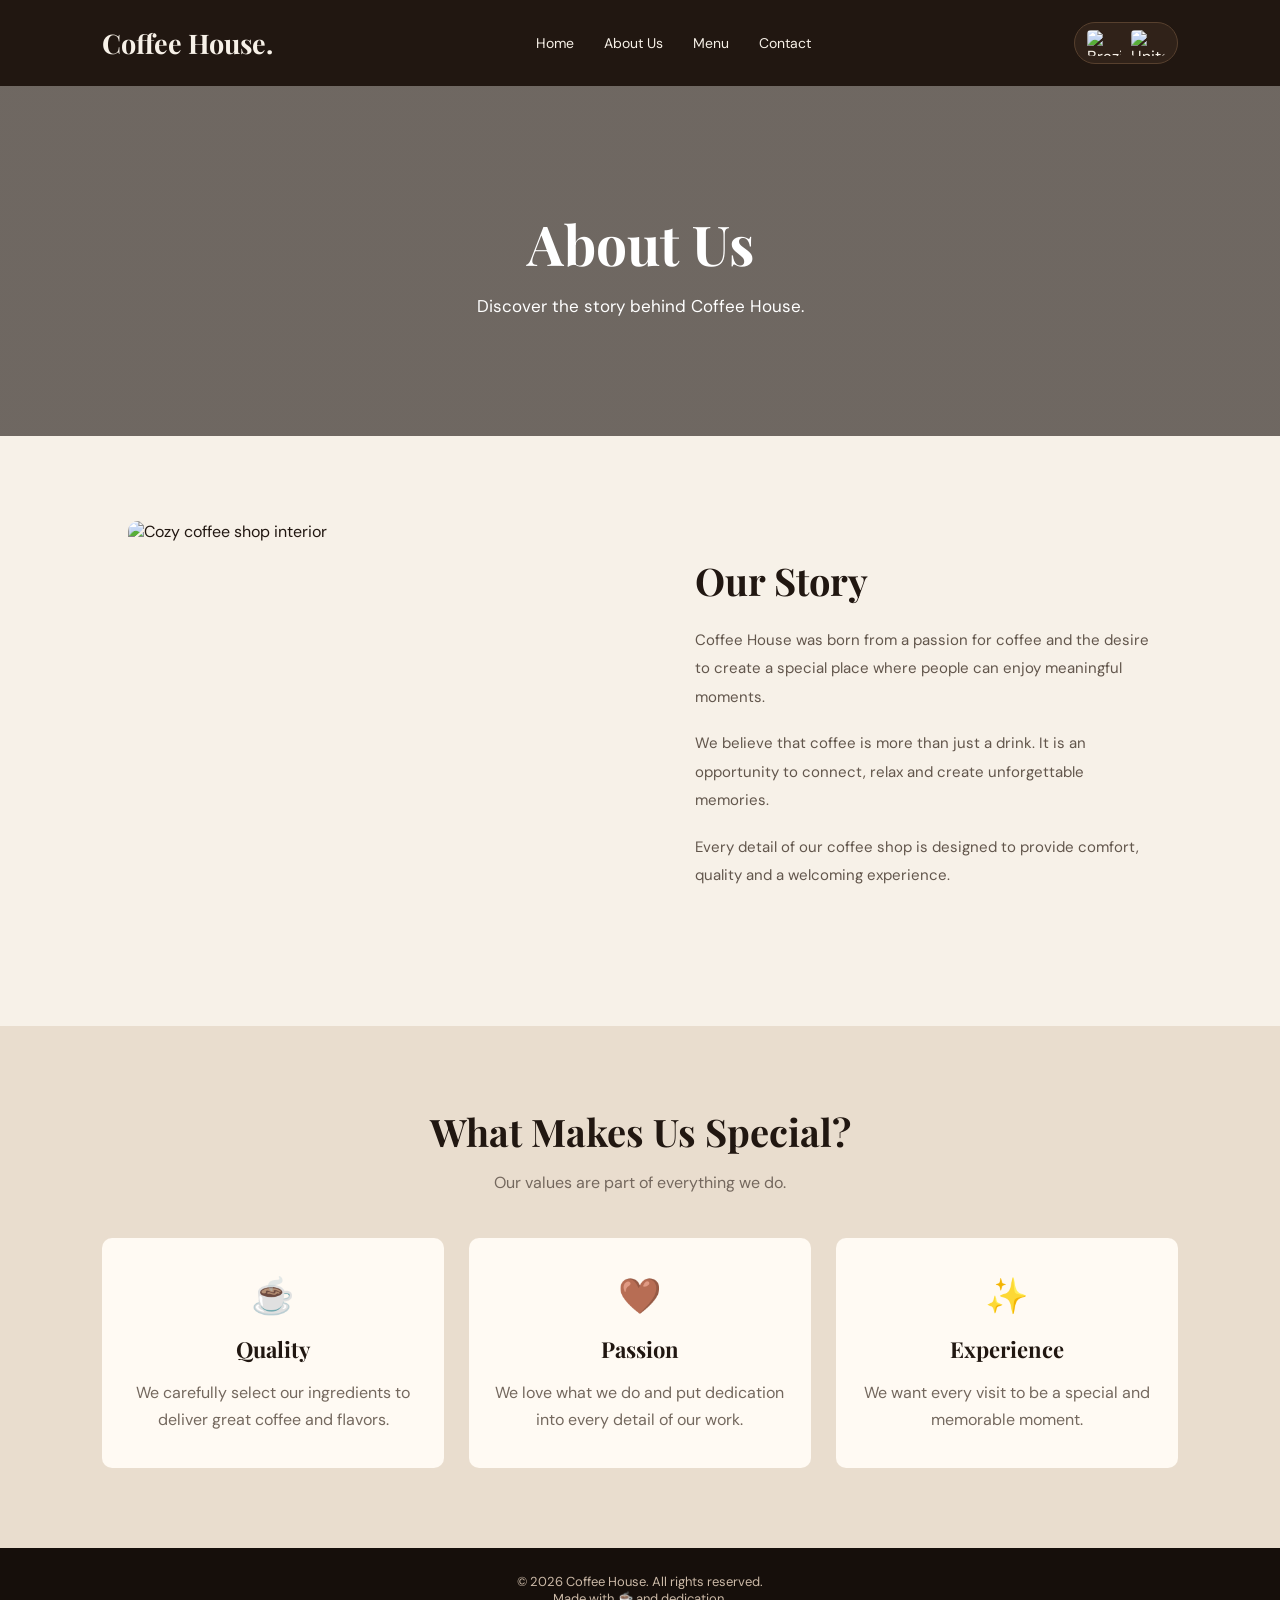
==== about-en.html @ 472c402c "Add files via upload" ====
<!DOCTYPE html>
<html lang="en">
<head>
    <meta charset="UTF-8">
    <meta name="viewport" content="width=device-width, initial-scale=1.0">

    <title>About Us | Coffee House</title>

    <link rel="stylesheet" href="style.css">

    <link rel="preconnect" href="https://fonts.googleapis.com">
    <link rel="preconnect" href="https://fonts.gstatic.com" crossorigin>

    <link href="https://fonts.googleapis.com/css2?family=DM+Sans:wght@400;500;600;700&family=Playfair+Display:wght@500;600;700&display=swap" rel="stylesheet">

    <style>
        * {
            margin: 0;
            padding: 0;
            box-sizing: border-box;
        }

        body {
            background-color: #f7f1e8;
            color: #211711;
            font-family: 'DM Sans', sans-serif;
        }

        a {
            text-decoration: none;
            color: inherit;
        }

        /* HEADER */

        header {
            background-color: #211711;
            color: #f7f1e8;
            padding: 22px 8%;
            display: flex;
            align-items: center;
            justify-content: space-between;
            gap: 20px;
        }

        .logo {
            font-family: 'Playfair Display', serif;
            font-size: 27px;
            font-weight: 700;
        }

        nav {
            display: flex;
            gap: 30px;
        }

        nav a {
            font-size: 14px;
            transition: 0.3s;
        }

        nav a:hover {
            color: #c69b6d;
        }

        /* LANGUAGE SELECTOR */

        .idiomas {
            display: flex;
            align-items: center;
            gap: 10px;
            padding: 7px 12px;
            background-color: #302219;
            border: 1px solid #57402e;
            border-radius: 30px;
        }

        .idiomas a {
            display: flex;
            width: 34px;
            height: 26px;
            border-radius: 4px;
            overflow: hidden;
            transition: 0.3s;
        }

        .idiomas img {
            width: 100%;
            height: 100%;
            object-fit: cover;
        }

        .idiomas a:hover {
            transform: scale(1.12);
        }

        /* PAGE TITLE */

        .titulo-pagina {
            background:
                linear-gradient(
                    rgba(20, 12, 8, 0.60),
                    rgba(20, 12, 8, 0.60)
                ),
                url("https://images.unsplash.com/photo-1445116572660-236099ec97a0?auto=format&fit=crop&w=1800&q=85");

            background-position: center;
            background-size: cover;

            min-height: 350px;
            display: flex;
            align-items: center;
            justify-content: center;
            text-align: center;
            color: white;
            padding: 40px 8%;
        }

        .titulo-pagina h1 {
            font-family: 'Playfair Display', serif;
            font-size: 55px;
            margin-bottom: 15px;
        }

        .titulo-pagina p {
            font-size: 17px;
        }

        /* ABOUT SECTION */

        .sobre {
            padding: 85px 10%;
            display: flex;
            align-items: center;
            gap: 55px;
        }

        .sobre img {
            width: 50%;
            height: 420px;
            object-fit: cover;
            border-radius: 10px;
        }

        .sobre-conteudo {
            flex: 1;
        }

        .sobre-conteudo h2 {
            font-family: 'Playfair Display', serif;
            font-size: 38px;
            margin-bottom: 20px;
        }

        .sobre-conteudo p {
            color: #62564c;
            line-height: 1.9;
            margin-bottom: 18px;
            font-size: 15px;
        }

        /* VALUES */

        .valores {
            background-color: #e9ddce;
            padding: 80px 8%;
            text-align: center;
        }

        .valores h2 {
            font-family: 'Playfair Display', serif;
            font-size: 38px;
            margin-bottom: 15px;
        }

        .subtitulo {
            color: #74685e;
            margin-bottom: 45px;
        }

        .valores-container {
            display: grid;
            grid-template-columns: repeat(3, 1fr);
            gap: 25px;
        }

        .valor {
            background-color: #fffaf3;
            padding: 35px 25px;
            border-radius: 10px;
            transition: 0.3s;
        }

        .valor:hover {
            transform: translateY(-7px);
            box-shadow: 0 10px 25px rgba(33, 23, 17, 0.10);
        }

        .valor span {
            font-size: 35px;
        }

        .valor h3 {
            font-family: 'Playfair Display', serif;
            font-size: 22px;
            margin: 15px 0;
        }

        .valor p {
            color: #74685e;
            line-height: 1.7;
        }

        /* FOOTER */

        footer {
            background-color: #160f0b;
            color: #cbb9a7;
            text-align: center;
            padding: 25px;
            font-size: 13px;
        }

        /* RESPONSIVENESS */

        @media (max-width: 768px) {

            header {
                flex-direction: column;
                gap: 20px;
            }

            nav {
                flex-wrap: wrap;
                justify-content: center;
                gap: 18px;
            }

            .titulo-pagina h1 {
                font-size: 40px;
            }

            .sobre {
                flex-direction: column;
                padding: 60px 8%;
            }

            .sobre img {
                width: 100%;
                height: 280px;
            }

            .sobre-conteudo h2,
            .valores h2 {
                font-size: 31px;
            }

            .valores-container {
                grid-template-columns: 1fr;
            }
        }
    </style>
</head>

<body>

    <!-- HEADER -->

    <header>

        <div class="logo">Coffee House.</div>

        <nav>
            <a href="index-en.html">Home</a>
            <a href="about-en.html">About Us</a>
            <a href="menu-en.html">Menu</a>
            <a href="contact-en.html">Contact</a>
        </nav>

        <div class="idiomas">

            <a href="about.html" title="Português">
                <img src="https://flagcdn.com/w40/br.png" alt="Brazil">
            </a>

            <a href="about-en.html" title="English">
                <img src="https://flagcdn.com/w40/us.png" alt="United States">
            </a>

        </div>

    </header>

    <!-- PAGE TITLE -->

    <section class="titulo-pagina">

        <div>
            <h1>About Us</h1>

            <p>
                Discover the story behind Coffee House.
            </p>
        </div>

    </section>

    <!-- ABOUT -->

    <section class="sobre">

        <img
            src="https://images.unsplash.com/photo-1445116572660-236099ec97a0?auto=format&fit=crop&w=1000&q=85"
            alt="Cozy coffee shop interior"
        >

        <div class="sobre-conteudo">

            <h2>Our Story</h2>

            <p>
                Coffee House was born from a passion for coffee
                and the desire to create a special place where
                people can enjoy meaningful moments.
            </p>

            <p>
                We believe that coffee is more than just a drink.
                It is an opportunity to connect, relax and create
                unforgettable memories.
            </p>

            <p>
                Every detail of our coffee shop is designed to
                provide comfort, quality and a welcoming experience.
            </p>

        </div>

    </section>

    <!-- VALUES -->

    <section class="valores">

        <h2>What Makes Us Special?</h2>

        <p class="subtitulo">
            Our values are part of everything we do.
        </p>

        <div class="valores-container">

            <div class="valor">

                <span>☕</span>

                <h3>Quality</h3>

                <p>
                    We carefully select our ingredients
                    to deliver great coffee and flavors.
                </p>

            </div>

            <div class="valor">

                <span>🤎</span>

                <h3>Passion</h3>

                <p>
                    We love what we do and put dedication
                    into every detail of our work.
                </p>

            </div>

            <div class="valor">

                <span>✨</span>

                <h3>Experience</h3>

                <p>
                    We want every visit to be a special
                    and memorable moment.
                </p>

            </div>

        </div>

    </section>

    <!-- FOOTER -->

    <footer>

        <p>
            © 2026 Coffee House. All rights reserved.
        </p>

        <p>
            Made with ☕ and dedication.
        </p>

    </footer>

</body>
</html>
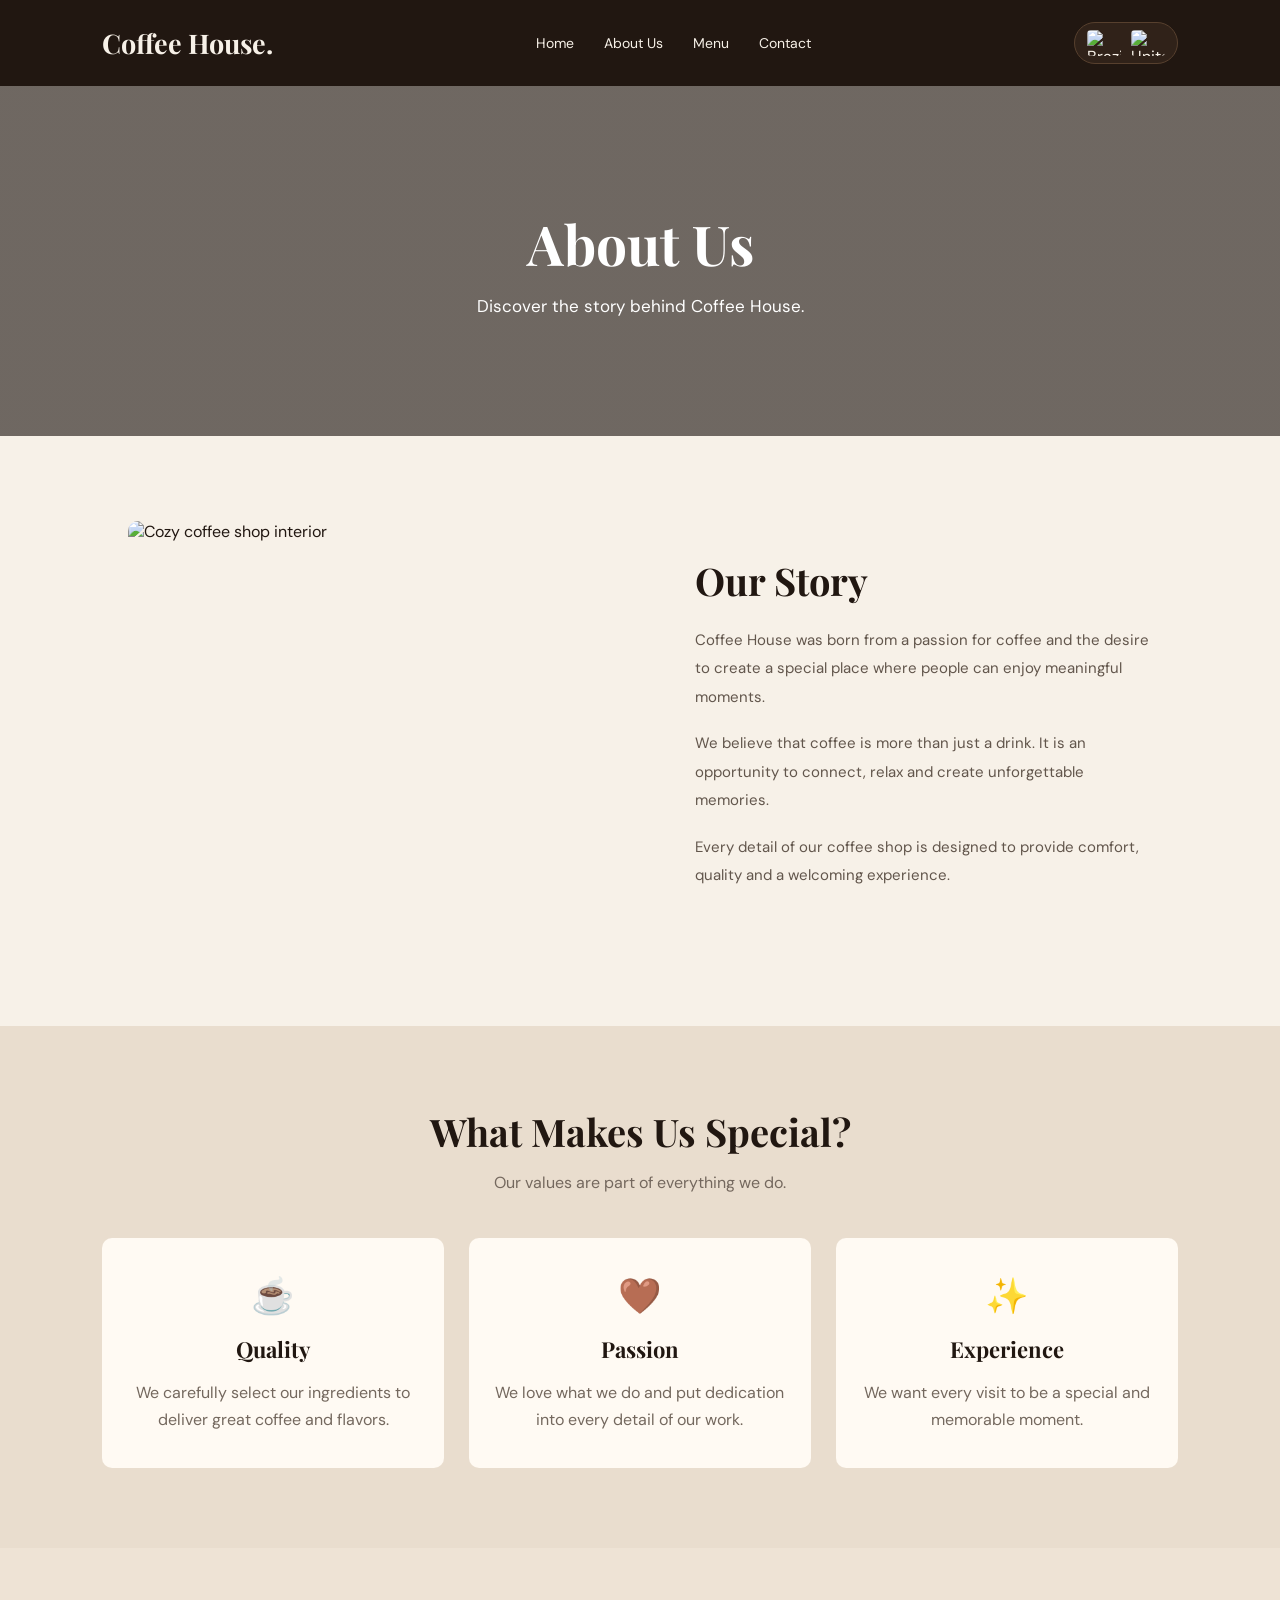
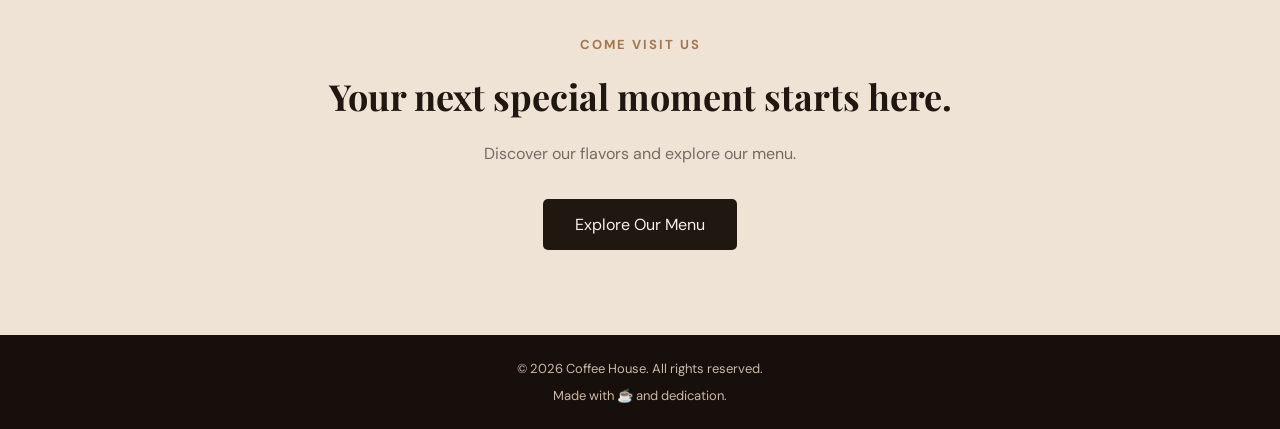
==== commit 47ab78e1: "Add files via upload" ====
--- a/about-en.html
+++ b/about-en.html
@@ -1,20 +1,21 @@
 
 <!DOCTYPE html>
 <html lang="en">
+
 <head>
     <meta charset="UTF-8">
     <meta name="viewport" content="width=device-width, initial-scale=1.0">
 
     <title>About Us | Coffee House</title>
 
-    <link rel="stylesheet" href="style.css">
-
     <link rel="preconnect" href="https://fonts.googleapis.com">
     <link rel="preconnect" href="https://fonts.gstatic.com" crossorigin>
 
     <link href="https://fonts.googleapis.com/css2?family=DM+Sans:wght@400;500;600;700&family=Playfair+Display:wght@500;600;700&display=swap" rel="stylesheet">
 
     <style>
+        /* GENERAL SETTINGS */
+
         * {
             margin: 0;
             padding: 0;
@@ -107,7 +108,6 @@
 
             background-position: center;
             background-size: cover;
-
             min-height: 350px;
             display: flex;
             align-items: center;
@@ -210,6 +210,49 @@
         .valor p {
             color: #74685e;
             line-height: 1.7;
+        }
+
+        /* INVITATION */
+
+        .convite {
+            background-color: #eee3d5;
+            padding: 85px 10%;
+            text-align: center;
+        }
+
+        .etiqueta {
+            color: #a4774f;
+            font-size: 13px;
+            font-weight: 700;
+            text-transform: uppercase;
+            letter-spacing: 2px;
+        }
+
+        .convite .titulo {
+            font-family: 'Playfair Display', serif;
+            font-size: 36px;
+            margin: 18px 0;
+        }
+
+        .convite p {
+            color: #756b63;
+            margin: 20px 0 30px;
+            line-height: 1.8;
+        }
+
+        .botao {
+            display: inline-block;
+            background-color: #211711;
+            color: #f7f1e8;
+            padding: 15px 32px;
+            text-decoration: none;
+            border-radius: 5px;
+            transition: 0.3s;
+        }
+
+        .botao:hover {
+            background-color: #a4774f;
+            transform: translateY(-2px);
         }
 
         /* FOOTER */
@@ -222,6 +265,10 @@
             font-size: 13px;
         }
 
+        footer p + p {
+            margin-top: 10px;
+        }
+
         /* RESPONSIVENESS */
 
         @media (max-width: 768px) {
@@ -258,6 +305,10 @@
 
             .valores-container {
                 grid-template-columns: 1fr;
+            }
+
+            .convite .titulo {
+                font-size: 28px;
             }
         }
     </style>
@@ -298,10 +349,7 @@
 
         <div>
             <h1>About Us</h1>
-
-            <p>
-                Discover the story behind Coffee House.
-            </p>
+            <p>Discover the story behind Coffee House.</p>
         </div>
 
     </section>
@@ -353,45 +401,53 @@
         <div class="valores-container">
 
             <div class="valor">
-
                 <span>☕</span>
-
                 <h3>Quality</h3>
-
                 <p>
                     We carefully select our ingredients
                     to deliver great coffee and flavors.
                 </p>
-
             </div>
 
             <div class="valor">
-
                 <span>🤎</span>
-
                 <h3>Passion</h3>
-
                 <p>
                     We love what we do and put dedication
                     into every detail of our work.
                 </p>
-
             </div>
 
             <div class="valor">
-
                 <span>✨</span>
-
                 <h3>Experience</h3>
-
                 <p>
                     We want every visit to be a special
                     and memorable moment.
                 </p>
-
             </div>
 
         </div>
+
+    </section>
+
+    <!-- INVITATION -->
+
+    <section class="convite">
+
+        <span class="etiqueta">Come Visit Us</span>
+
+        <h2 class="titulo">
+            Your next special moment starts here.
+        </h2>
+
+        <p>
+            Discover our flavors and explore our menu.
+        </p>
+
+        <a href="menu-en.html" class="botao">
+            Explore Our Menu
+        </a>
 
     </section>
 
